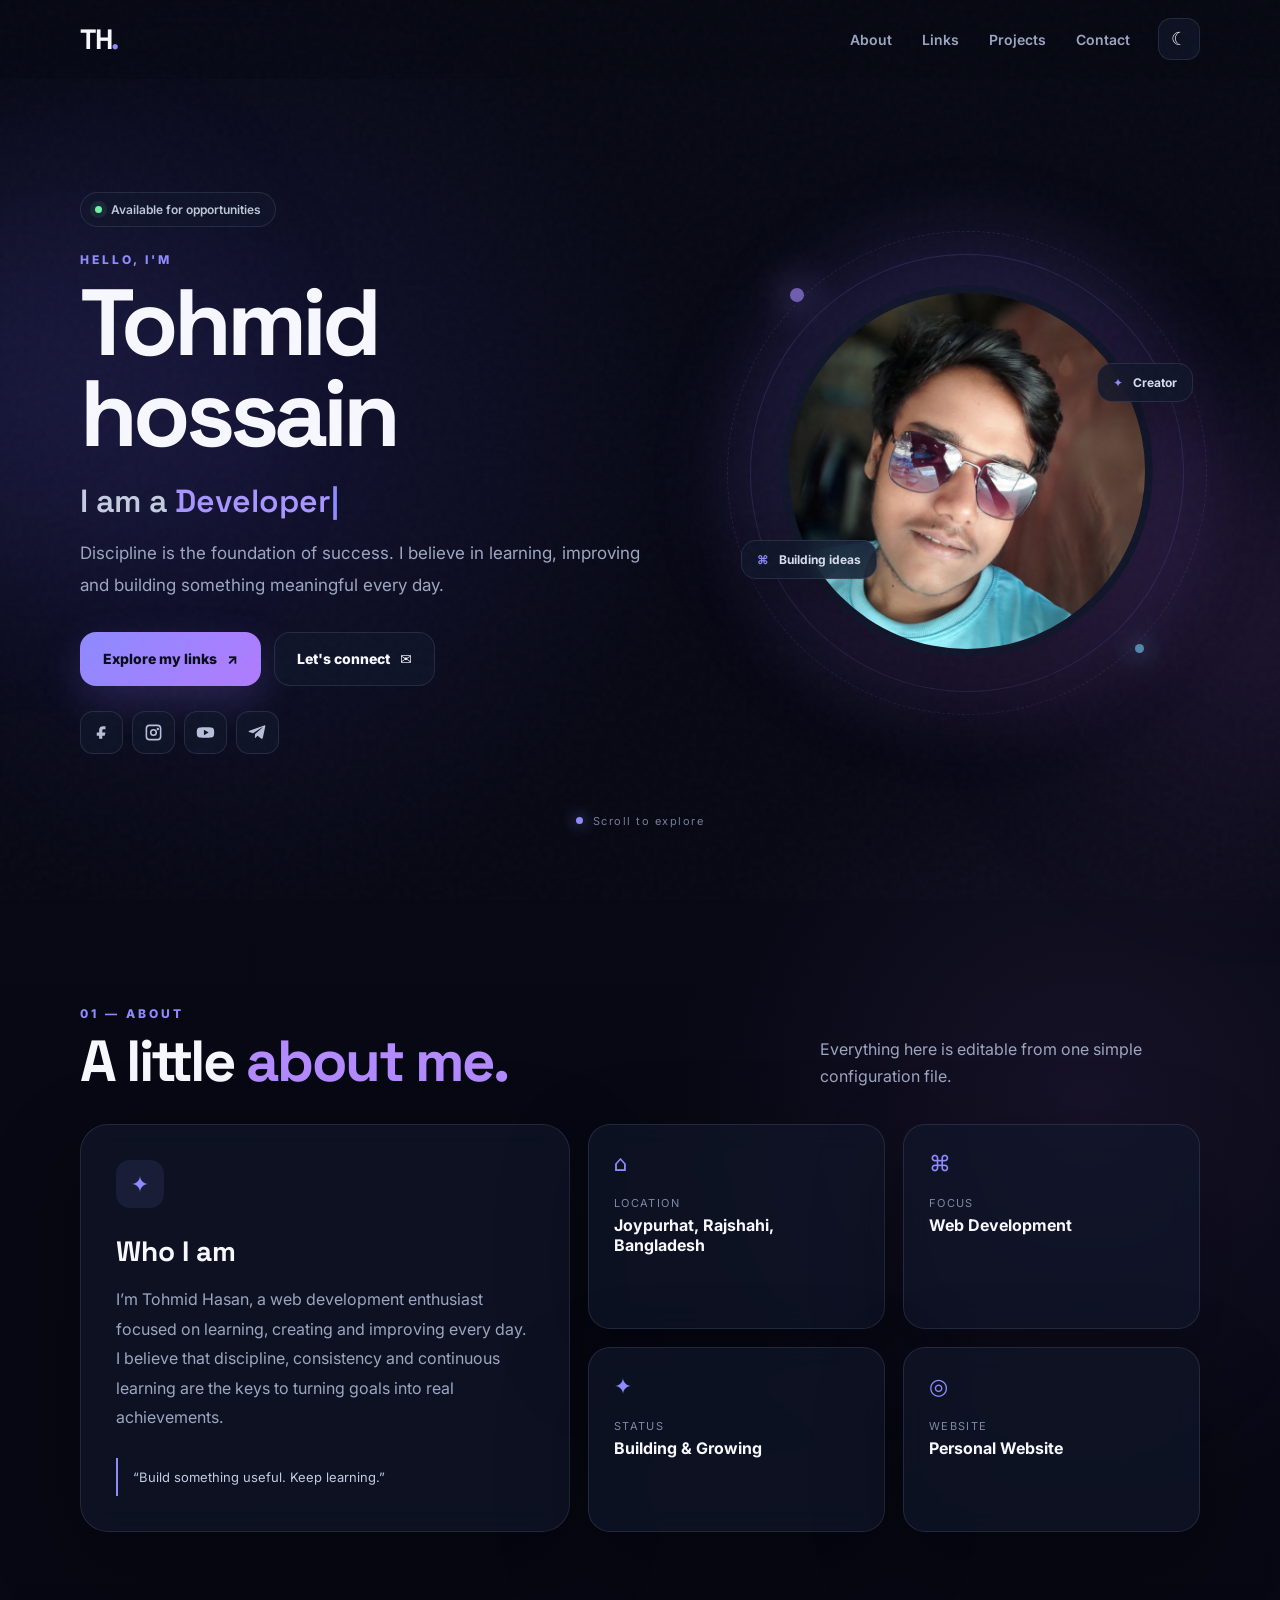
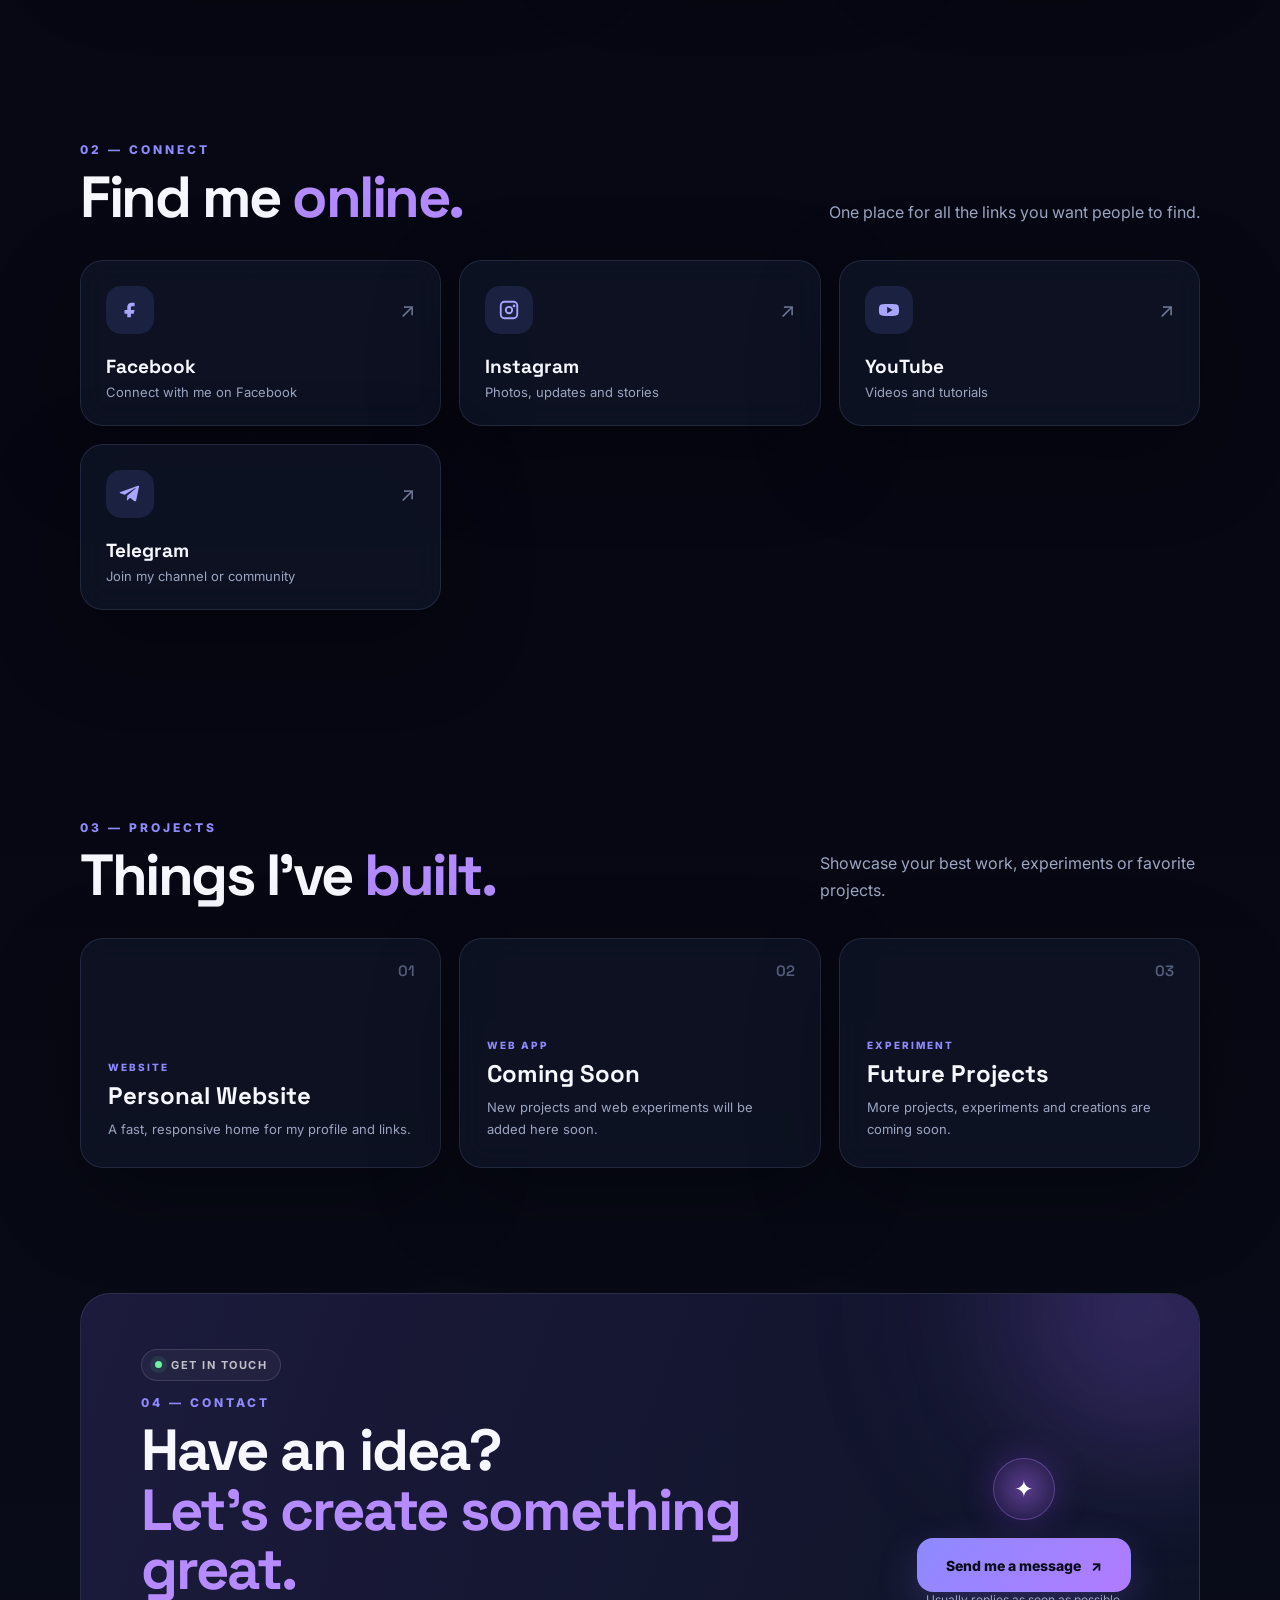
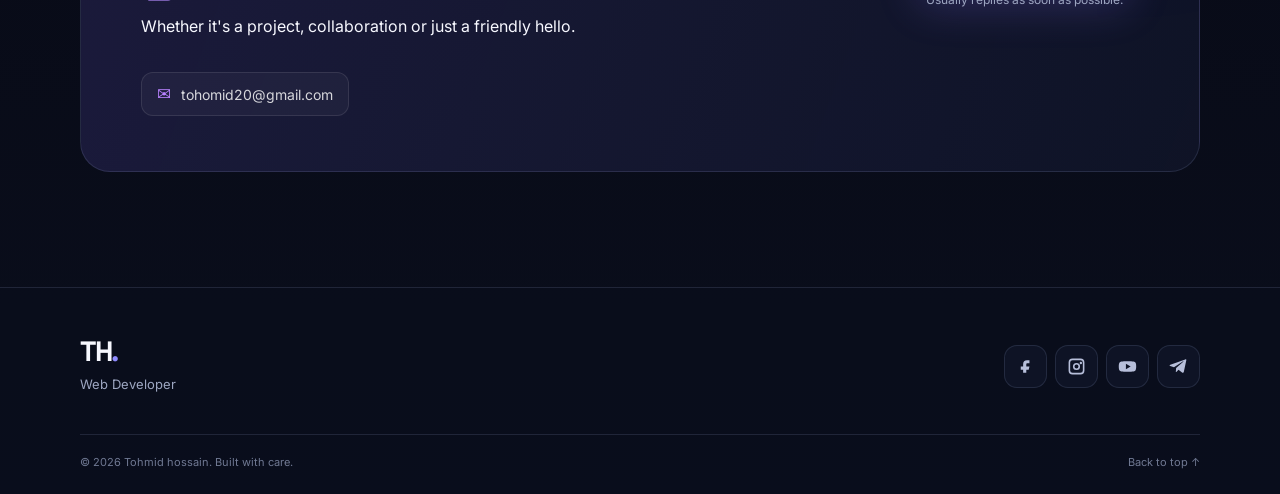
==== index.html @ 5b4116ea "Initial personal website" ====
<!doctype html>
<html lang="en">
<head>
  <meta charset="utf-8">
  <meta name="viewport" content="width=device-width, initial-scale=1">
  <meta name="theme-color" content="#070914">
  <meta name="description" content="Personal profile and links website">
  <title>Tohmid Hasan — Personal Website</title>
  <link rel="icon" type="image/svg+xml" href="assets/favicon.svg">
  <link rel="preconnect" href="https://fonts.googleapis.com">
  <link rel="preconnect" href="https://fonts.gstatic.com" crossorigin>
  <link href="https://fonts.googleapis.com/css2?family=Inter:wght@400;500;600;700;800&family=Space+Grotesk:wght@500;600;700&display=swap" rel="stylesheet">
  <link rel="stylesheet" href="style.css">
</head>
<body>
  <div class="noise"></div>
  <div class="aurora aurora-a"></div>
  <div class="aurora aurora-b"></div>

  <header class="header" id="header">
    <nav class="nav container">
      <a href="#home" class="logo" aria-label="Home">TH<span>.</span></a>

      <div class="desktop-nav">
        <a href="#about">About</a>
        <a href="#links">Links</a>
        <a href="#projects">Projects</a>
        <a href="#contact">Contact</a>
      </div>

      <div class="nav-tools">
        <button class="round-btn" id="themeBtn" aria-label="Toggle theme" title="Toggle theme">☾</button>
        <button class="round-btn menu-toggle" id="menuBtn" aria-label="Open menu" aria-expanded="false">
          <span></span><span></span><span></span>
        </button>
      </div>

      <div class="mobile-menu" id="mobileMenu">
        <a href="#about">About</a>
        <a href="#links">Links</a>
        <a href="#projects">Projects</a>
        <a href="#contact">Contact</a>
      </div>
    </nav>
  </header>

  <main>
    <section class="hero container" id="home">
      <div class="hero-grid">
        <div class="hero-copy reveal">
          <div class="status-pill"><span class="pulse-dot"></span> Available for opportunities</div>
          <p class="kicker">HELLO, I'M</p>
          <h1 id="name">Tohmid Hasan</h1>
          <h2>I am a <span class="typing" id="typing"></span><span class="cursor">|</span></h2>
          <p class="lead" id="bio">
            I build useful digital experiences, experiment with technology and share what I learn.
          </p>

          <div class="hero-actions">
            <a class="btn btn-primary" href="#links">Explore my links <span>↗</span></a>
            <a class="btn btn-ghost" href="#contact">Let's connect <span>✉</span></a>
          </div>

          <div class="social-row" id="heroSocials" aria-label="Social links"></div>
        </div>

        <div class="hero-visual reveal reveal-delay">
          <div class="orb orb-one"></div>
          <div class="orb orb-two"></div>
          <div class="photo-wrap">
            <div class="photo-glow"></div>
            <img id="profile" src="assets/profile.jpg" alt="Your profile photo"
                 onerror="this.style.display='none'; document.getElementById('fallback').style.display='grid';">
            <div id="fallback" class="fallback">TH</div>
            <div class="floating-card card-top"><span>✦</span> Creator</div>
            <div class="floating-card card-bottom"><span>⌘</span> Building ideas</div>
          </div>
        </div>
      </div>
      <div class="scroll-cue"><span></span> Scroll to explore</div>
    </section>

    <section class="section container" id="about">
      <div class="section-head reveal">
        <div>
          <p class="kicker">01 — ABOUT</p>
          <h2>A little <span>about me.</span></h2>
        </div>
        <p>Everything here is editable from one simple configuration file.</p>
      </div>

      <div class="about-grid">
        <article class="glass-card about-card reveal">
          <div class="mini-icon">✦</div>
          <h3>Who I am</h3>
          <p id="aboutText">
            I'm a curious person who enjoys learning, creating projects and turning ideas into simple digital experiences.
          </p>
          <div class="quote">“Build something useful. Keep learning.”</div>
        </article>

        <div class="facts-grid" id="facts"></div>
      </div>
    </section>

    <section class="section container" id="links">
      <div class="section-head reveal">
        <div>
          <p class="kicker">02 — CONNECT</p>
          <h2>Find me <span>online.</span></h2>
        </div>
        <p>One place for all the links you want people to find.</p>
      </div>
      <div class="link-grid" id="linksGrid"></div>
    </section>

    <section class="section container" id="projects">
      <div class="section-head reveal">
        <div>
          <p class="kicker">03 — PROJECTS</p>
          <h2>Things I've <span>built.</span></h2>
        </div>
        <p>Showcase your best work, experiments or favorite projects.</p>
      </div>
      <div class="project-grid" id="projectsGrid"></div>
    </section>

    <section class="cta container reveal" id="contact">
      <div class="cta-inner contact-premium">
        <div class="contact-copy">
          <div class="contact-badge"><span class="pulse-dot"></span> GET IN TOUCH</div>
          <p class="kicker">04 — CONTACT</p>
          <h2>Have an idea?<br><span>Let's create something great.</span></h2>
          <p id="contactText">Whether it's a project, collaboration or just a friendly hello — I'd love to hear from you.</p>
          <div class="contact-email"><span>✉</span><span id="contactEmail">tohomid20@gmail.com</span></div>
        </div>
        <div class="contact-action">
          <div class="contact-orb">✦</div>
          <a class="btn btn-primary big contact-btn" id="emailLink" href="mailto:tohomid20@gmail.com">Send me a message <span>↗</span></a>
          <p>Usually replies as soon as possible.</p>
        </div>
      </div>
    </section>
  </main>

  <footer class="footer">
    <div class="container footer-top">
      <div>
        <a href="#home" class="logo">TH<span>.</span></a>
        <p id="footerRole">Web Developer</p>
      </div>
      <div class="footer-socials" id="footerSocials"></div>
    </div>
    <div class="container footer-bottom">
      <span id="copyright"></span>
      <a href="#home">Back to top ↑</a>
    </div>
  </footer>

  <script src="script.js"></script>
</body>
</html>
---- style.css ----
*{box-sizing:border-box}
:root{
  --bg:#070914;--bg-soft:#0c1020;--surface:rgba(18,23,43,.66);--surface-solid:#12172a;
  --line:rgba(151,159,205,.16);--text:#f7f8ff;--muted:#9da6c1;
  --purple:#8f8bff;--violet:#bd78ff;--cyan:#73d9ff;
  --shadow:0 30px 90px rgba(0,0,0,.32);--radius:28px
}
html{scroll-behavior:smooth}
body{
  margin:0;color:var(--text);background:
  radial-gradient(circle at 18% 12%,rgba(100,86,255,.13),transparent 30rem),
  radial-gradient(circle at 85% 30%,rgba(189,120,255,.09),transparent 26rem),
  linear-gradient(180deg,var(--bg),#060712 65%,#0a0e1c);
  font-family:Inter,system-ui,sans-serif;overflow-x:hidden
}
body.light{
  --bg:#f4f6fb;--bg-soft:#edf0f7;--surface:rgba(255,255,255,.72);--surface-solid:#fff;
  --line:rgba(42,51,82,.14);--text:#13182a;--muted:#65708b;
  background:radial-gradient(circle at 18% 12%,rgba(115,108,255,.12),transparent 30rem),linear-gradient(180deg,#f7f8fc,#edf0f7)
}
a{text-decoration:none;color:inherit}.container{width:min(1120px,calc(100% - 40px));margin:auto}
.noise{position:fixed;inset:0;pointer-events:none;opacity:.025;z-index:100;background-image:url("data:image/svg+xml,%3Csvg viewBox='0 0 180 180' xmlns='http://www.w3.org/2000/svg'%3E%3Cfilter id='n'%3E%3CfeTurbulence type='fractalNoise' baseFrequency='.8' numOctaves='3' stitchTiles='stitch'/%3E%3C/filter%3E%3Crect width='100%25' height='100%25' filter='url(%23n)'/%3E%3C/svg%3E")}
.aurora{position:fixed;width:380px;height:380px;border-radius:50%;filter:blur(100px);opacity:.11;pointer-events:none}.aurora-a{background:#756eff;top:20%;left:-170px;animation:drift 14s ease-in-out infinite}.aurora-b{background:#c56fff;right:-170px;bottom:10%;animation:drift 18s ease-in-out infinite reverse}
@keyframes drift{50%{transform:translate(80px,-50px) scale(1.12)}}
.header{position:sticky;top:0;z-index:90;border-bottom:1px solid transparent;transition:.3s;background:rgba(7,9,20,.48);backdrop-filter:blur(18px)}
body.light .header{background:rgba(247,248,252,.7)}
.header.scrolled{border-color:var(--line)}
.nav{height:78px;display:flex;align-items:center;justify-content:space-between;position:relative}
.logo{font:700 28px "Space Grotesk",sans-serif;letter-spacing:-1.5px}.logo span{color:var(--purple)}
.desktop-nav{display:flex;gap:30px;margin-left:auto;margin-right:28px}.desktop-nav a,.mobile-menu a{font-size:14px;color:var(--muted);font-weight:600;transition:.2s}.desktop-nav a:hover,.mobile-menu a:hover{color:var(--text)}
.nav-tools{display:flex;gap:8px}.round-btn{border:1px solid var(--line);background:var(--surface);color:var(--text);width:42px;height:42px;border-radius:13px;cursor:pointer;font-size:18px;display:grid;place-items:center}
.menu-toggle{display:none;gap:4px}.menu-toggle span{width:17px;height:2px;background:currentColor;border-radius:5px;transition:.25s}
.mobile-menu{display:none;position:absolute;top:72px;left:0;right:0;padding:14px;background:rgba(12,16,32,.96);border:1px solid var(--line);border-radius:18px;box-shadow:var(--shadow)}
.mobile-menu a{display:block;padding:12px}
.hero{min-height:calc(100vh - 78px);display:grid;align-content:center;padding:90px 0 50px;position:relative}
.hero-grid{display:grid;grid-template-columns:1.12fr .88fr;align-items:center;gap:60px}
.status-pill{display:inline-flex;align-items:center;gap:9px;border:1px solid var(--line);background:rgba(18,23,43,.58);padding:9px 14px;border-radius:999px;color:#bfc7db;font-size:12px;font-weight:600;margin-bottom:25px}
.pulse-dot{width:7px;height:7px;background:#6ff2a4;border-radius:50%;box-shadow:0 0 0 5px rgba(111,242,164,.09);animation:pulse 1.7s infinite}
@keyframes pulse{50%{box-shadow:0 0 0 10px rgba(111,242,164,0)}}
.kicker{font-size:12px;letter-spacing:3px;color:var(--purple);font-weight:800;margin:0 0 11px}
.hero h1{font:700 clamp(50px,7.4vw,94px)/.96 "Space Grotesk",sans-serif;letter-spacing:-5px;margin:0}
.hero h2{font:600 clamp(21px,3vw,32px) "Space Grotesk",sans-serif;color:#c6cce0;margin:22px 0 16px}.hero h2 .typing{color:#a895ff}.cursor{color:var(--purple);animation:blink .8s infinite}@keyframes blink{50%{opacity:0}}
.lead{max-width:640px;color:var(--muted);font-size:17px;line-height:1.9;margin:0}.hero-actions{display:flex;gap:13px;flex-wrap:wrap;margin-top:30px}
.btn{min-height:54px;padding:0 22px;border-radius:16px;display:inline-flex;align-items:center;justify-content:center;gap:10px;font-size:14px;font-weight:800;transition:.25s;border:1px solid transparent}
.btn:hover{transform:translateY(-3px)}.btn-primary{background:linear-gradient(135deg,#8d8aff,#b17bff);color:#090b18;box-shadow:0 15px 40px rgba(135,116,255,.22)}.btn-ghost{border-color:var(--line);background:var(--surface);color:var(--text)}.btn.big{padding:0 28px;min-width:210px}
.social-row{display:flex;gap:9px;margin-top:25px}.social{width:43px;height:43px;border:1px solid var(--line);border-radius:13px;display:grid;place-items:center;background:var(--surface);color:#b7bfda;transition:.25s}.social:hover{color:white;transform:translateY(-3px);border-color:rgba(143,139,255,.55);box-shadow:0 8px 30px rgba(115,108,255,.14)}.social svg{width:19px;height:19px;fill:currentColor}
.hero-visual{min-height:530px;display:grid;place-items:center;position:relative}.photo-wrap{width:min(390px,78vw);aspect-ratio:1;border-radius:50%;padding:9px;position:relative}
.photo-wrap:before{content:"";position:absolute;inset:-22px;border:1px solid rgba(143,139,255,.16);border-radius:50%;animation:spin 18s linear infinite}.photo-wrap:after{content:"";position:absolute;inset:-45px;border:1px dashed rgba(189,120,255,.14);border-radius:50%;animation:spin 27s linear infinite reverse}
@keyframes spin{to{transform:rotate(360deg)}}
.photo-glow{position:absolute;inset:-35px;border-radius:50%;background:linear-gradient(135deg,#726dff,#d075ff);filter:blur(45px);opacity:.2;animation:glow 4s ease-in-out infinite alternate}@keyframes glow{to{transform:scale(1.06);opacity:.3}}
.photo-wrap img,.fallback{position:relative;width:100%;height:100%;border-radius:50%;object-fit:cover;border:8px solid #11162a;box-shadow:0 30px 90px rgba(0,0,0,.42);background:linear-gradient(135deg,#23294a,#11162b);z-index:2}.fallback{display:none;place-items:center;font:700 80px "Space Grotesk";color:#aaa6ff}
.orb{position:absolute;border-radius:50%;filter:blur(.2px);opacity:.65}.orb-one{width:14px;height:14px;background:#a88cff;top:15%;left:12%;box-shadow:0 0 35px 8px rgba(168,140,255,.45);animation:float 5s ease-in-out infinite}.orb-two{width:9px;height:9px;background:#72dcff;bottom:16%;right:12%;box-shadow:0 0 25px 5px rgba(114,220,255,.4);animation:float 6s ease-in-out infinite reverse}@keyframes float{50%{transform:translateY(-18px)}}
.floating-card{position:absolute;z-index:4;padding:11px 15px;border:1px solid var(--line);background:rgba(17,22,42,.82);backdrop-filter:blur(14px);border-radius:15px;box-shadow:0 18px 45px rgba(0,0,0,.25);font-size:12px;font-weight:700;color:#d7dced;animation:floatCard 5s ease-in-out infinite}.floating-card span{color:var(--purple);margin-right:7px}.card-top{right:-8%;top:22%}.card-bottom{left:-8%;bottom:23%;animation-delay:1.2s}@keyframes floatCard{50%{transform:translateY(-9px) rotate(1deg)}}
.scroll-cue{display:flex;align-items:center;gap:10px;justify-content:center;color:#747e9b;font-size:11px;letter-spacing:1.5px;margin-top:60px}.scroll-cue span{width:7px;height:7px;border-radius:50%;background:var(--purple);box-shadow:0 0 16px var(--purple);animation:pulse 1.6s infinite}
.section{padding:105px 0}.section-head{display:flex;justify-content:space-between;align-items:end;gap:30px;margin-bottom:34px}.section-head h2{font:700 clamp(36px,5vw,58px)/1 "Space Grotesk";letter-spacing:-2.5px;margin:0}.section-head h2 span{color:#b38aff}.section-head>p{max-width:380px;color:var(--muted);margin:0;line-height:1.7}
.about-grid{display:grid;grid-template-columns:1fr 1.25fr;gap:18px}.glass-card,.fact,.link-card,.project-card{border:1px solid var(--line);background:var(--surface);backdrop-filter:blur(15px);box-shadow:var(--shadow)}
.about-card{border-radius:var(--radius);padding:35px;min-height:350px}.mini-icon{width:48px;height:48px;border-radius:14px;background:rgba(143,139,255,.1);display:grid;place-items:center;color:var(--purple);font-size:22px;margin-bottom:25px}.about-card h3{font:700 28px "Space Grotesk";margin:0 0 12px}.about-card p{color:var(--muted);line-height:1.85}.quote{border-left:2px solid var(--purple);padding:11px 0 11px 15px;color:#c5cbe0;font-size:13px;margin-top:25px}
.facts-grid{display:grid;grid-template-columns:repeat(2,1fr);gap:18px}.fact{border-radius:22px;padding:25px;transition:.25s}.fact:hover{transform:translateY(-4px);border-color:rgba(143,139,255,.4)}.fact-icon{font-size:22px;color:var(--purple);margin-bottom:20px}.fact small{display:block;color:#7f89a5;font-size:11px;text-transform:uppercase;letter-spacing:1.4px;margin-bottom:5px}.fact strong{font-size:16px}
.link-grid{display:grid;grid-template-columns:repeat(3,1fr);gap:18px}.link-card{border-radius:23px;padding:25px;position:relative;overflow:hidden;transition:.3s}.link-card:before{content:"";position:absolute;width:100px;height:100px;border-radius:50%;background:var(--purple);filter:blur(55px);opacity:0;right:-30px;top:-30px;transition:.3s}.link-card:hover{transform:translateY(-5px);border-color:rgba(143,139,255,.4)}.link-card:hover:before{opacity:.16}.link-top{display:flex;align-items:center;justify-content:space-between}.link-icon{width:48px;height:48px;border-radius:15px;background:#1b2140;display:grid;place-items:center;color:#a9a5ff}.link-icon svg{width:22px;height:22px;fill:currentColor}.link-arrow{font-size:20px;color:#707a97}.link-card h3{margin:20px 0 5px;font:700 19px "Space Grotesk"}.link-card p{color:var(--muted);font-size:13px;margin:0}
.project-grid{display:grid;grid-template-columns:repeat(3,1fr);gap:18px}.project-card{min-height:230px;border-radius:23px;padding:27px;display:flex;flex-direction:column;justify-content:flex-end;position:relative;overflow:hidden;transition:.3s}.project-card:hover{transform:translateY(-5px)}.project-number{position:absolute;top:22px;right:25px;color:#555e7b;font:600 15px "Space Grotesk"}.project-tag{font-size:10px;letter-spacing:2px;color:var(--purple);font-weight:800;text-transform:uppercase}.project-card h3{font:700 24px "Space Grotesk";margin:7px 0}.project-card p{font-size:13px;color:var(--muted);line-height:1.7;margin:0}
.cta{padding:20px 0 115px}.cta-inner{border:1px solid var(--line);border-radius:30px;padding:55px 60px;background:linear-gradient(110deg,rgba(31,30,67,.85),rgba(17,22,42,.78));display:flex;justify-content:space-between;align-items:center;gap:30px;overflow:hidden;position:relative}.cta-inner:after{content:"";position:absolute;width:280px;height:280px;border-radius:50%;background:#8d7dff;filter:blur(110px);opacity:.14;right:-70px;top:-130px}.cta h2{font:700 clamp(36px,5vw,58px)/1.03 "Space Grotesk";letter-spacing:-2px;margin:0 0 14px}.cta h2 span{color:#b68bff}.cta p:last-child{color:var(--muted);margin:0}.footer{border-top:1px solid var(--line);padding:45px 0 25px;background:rgba(10,14,28,.55)}.footer-top{display:flex;justify-content:space-between;align-items:center}.footer-top p{color:var(--muted);font-size:13px;margin:7px 0}.footer-socials{display:flex;gap:8px}.footer-bottom{border-top:1px solid var(--line);margin-top:35px;padding-top:20px;display:flex;justify-content:space-between;color:#707993;font-size:11px}.footer-bottom a:hover{color:var(--text)}
.reveal{opacity:0;transform:translateY(24px);transition:opacity .75s ease,transform .75s ease}.reveal.show{opacity:1;transform:none}.reveal-delay{transition-delay:.15s}
@media(max-width:900px){.hero-grid{grid-template-columns:1fr;text-align:center}.hero-copy{display:flex;flex-direction:column;align-items:center}.lead{max-width:650px}.hero-visual{min-height:460px}.desktop-nav{display:none}.menu-toggle{display:grid}.mobile-menu.open{display:block}.about-grid{grid-template-columns:1fr}.link-grid,.project-grid{grid-template-columns:repeat(2,1fr)}.section-head{align-items:start;flex-direction:column}.section-head>p{max-width:600px}}
@media(max-width:600px){.container{width:calc(100% - 28px)}.hero{padding-top:65px}.hero h1{letter-spacing:-3px}.hero-visual{min-height:380px}.photo-wrap{width:280px}.card-top{right:-4%}.card-bottom{left:-4%}.floating-card{font-size:10px;padding:9px 11px}.section{padding:75px 0}.facts-grid,.link-grid,.project-grid{grid-template-columns:1fr}.about-card{min-height:auto;padding:27px}.cta-inner{padding:35px 25px;flex-direction:column;align-items:flex-start}.btn.big{width:100%}.footer-top,.footer-bottom{flex-direction:column;align-items:flex-start;gap:18px}.hero-actions{width:100%}.hero-actions .btn{flex:1}.social-row{margin-top:20px}}

/* Premium Contact Section */
.contact-premium{
  position:relative;
  overflow:hidden;
  gap:40px;
}

.contact-premium::before{
  content:"";
  position:absolute;
  width:280px;
  height:280px;
  right:-100px;
  top:-120px;
  border-radius:50%;
  background:rgba(155,92,255,.16);
  filter:blur(60px);
  pointer-events:none;
}

.contact-copy,
.contact-action{
  position:relative;
  z-index:1;
}

.contact-badge{
  display:inline-flex;
  align-items:center;
  gap:9px;
  padding:8px 13px;
  margin-bottom:14px;
  border:1px solid rgba(255,255,255,.12);
  border-radius:999px;
  background:rgba(255,255,255,.045);
  color:rgba(255,255,255,.72);
  font-size:11px;
  font-weight:700;
  letter-spacing:.14em;
}

.contact-email{
  display:inline-flex;
  align-items:center;
  gap:10px;
  margin-top:20px;
  padding:11px 15px;
  border:1px solid rgba(255,255,255,.1);
  border-radius:12px;
  background:rgba(255,255,255,.035);
  color:rgba(255,255,255,.82);
  font-size:14px;
}

.contact-email span:first-child{
  color:#b982ff;
  font-size:17px;
}

.contact-action{
  min-width:230px;
  display:flex;
  flex-direction:column;
  align-items:center;
  justify-content:center;
}

.contact-orb{
  width:62px;
  height:62px;
  display:grid;
  place-items:center;
  margin-bottom:18px;
  border-radius:50%;
  color:#fff;
  font-size:23px;
  background:radial-gradient(circle,rgba(173,108,255,.45),rgba(94,40,160,.12));
  border:1px solid rgba(184,128,255,.35);
  box-shadow:0 0 35px rgba(156,79,255,.28);
  animation:contactFloat 3s ease-in-out infinite;
}

.contact-btn{
  min-width:210px;
  justify-content:center;
}

.contact-action p{
  margin:12px 0 0;
  font-size:12px;
  color:rgba(255,255,255,.45);
  text-align:center;
}

@keyframes contactFloat{
  0%,100%{transform:translateY(0)}
  50%{transform:translateY(-7px)}
}

@media (max-width:700px){
  .contact-premium{
    gap:28px;
  }

  .contact-action{
    width:100%;
    min-width:0;
  }

  .contact-btn{
    width:100%;
    min-width:0;
  }

  .contact-email{
    max-width:100%;
    overflow:hidden;
    text-overflow:ellipsis;
    white-space:nowrap;
  }
}


/* Mobile performance optimization */
@media (max-width:700px){
  html{
    scroll-behavior:auto;
  }

  .aurora-a,
  .aurora-b{
    animation:none;
  }

  .photo-wrap:before,
  .photo-wrap:after{
    animation:none;
  }

  .photo-glow{
    animation:none;
  }

  .floating-card,
  .orb-one,
  .orb-two{
    animation:none;
  }

  .floating-card,
  .glass-card,
  .fact,
  .link-card,
  .project-card{
    backdrop-filter:none;
    -webkit-backdrop-filter:none;
  }

  .header{
    backdrop-filter:blur(8px);
    -webkit-backdrop-filter:blur(8px);
  }

  .reveal{
    transition:opacity .35s ease;
    transform:none;
  }
}

@media (prefers-reduced-motion: reduce){
  *,
  *::before,
  *::after{
    animation-duration:.01ms !important;
    animation-iteration-count:1 !important;
    scroll-behavior:auto !important;
    transition-duration:.01ms !important;
  }
}
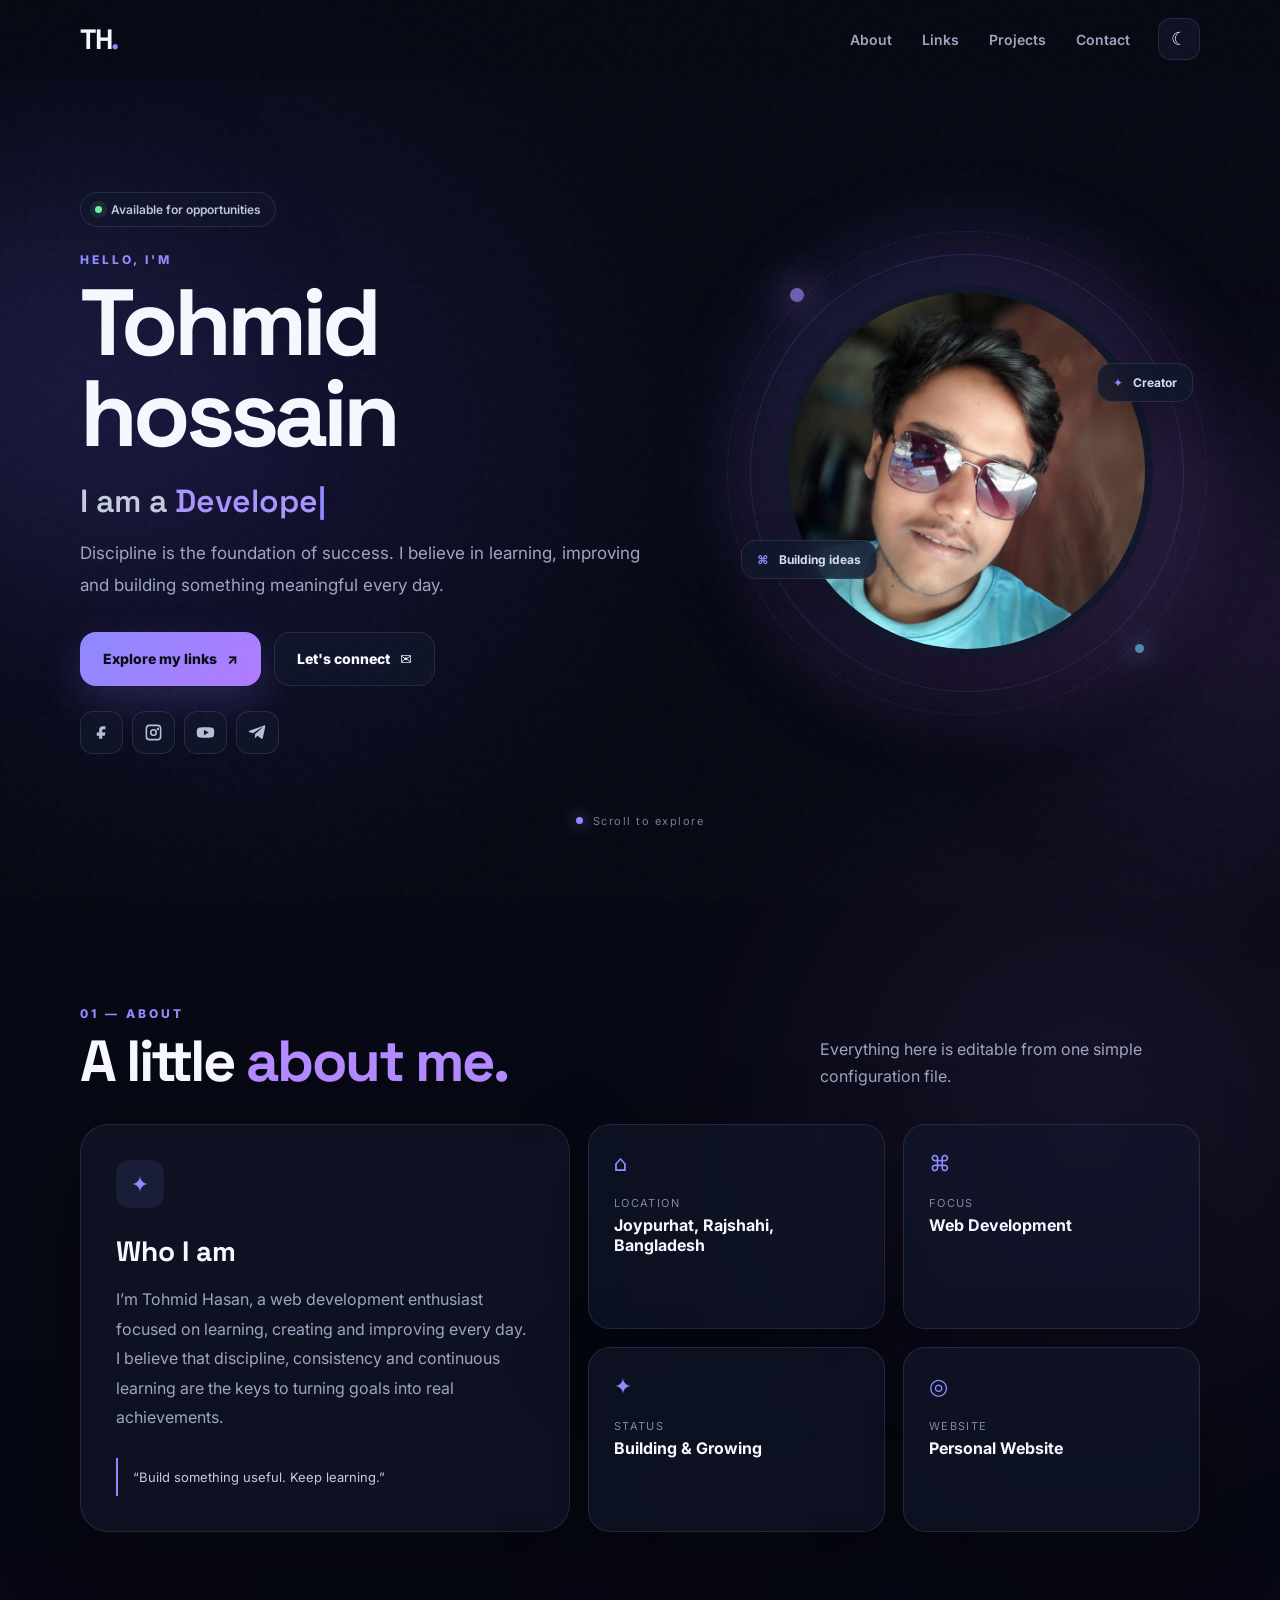
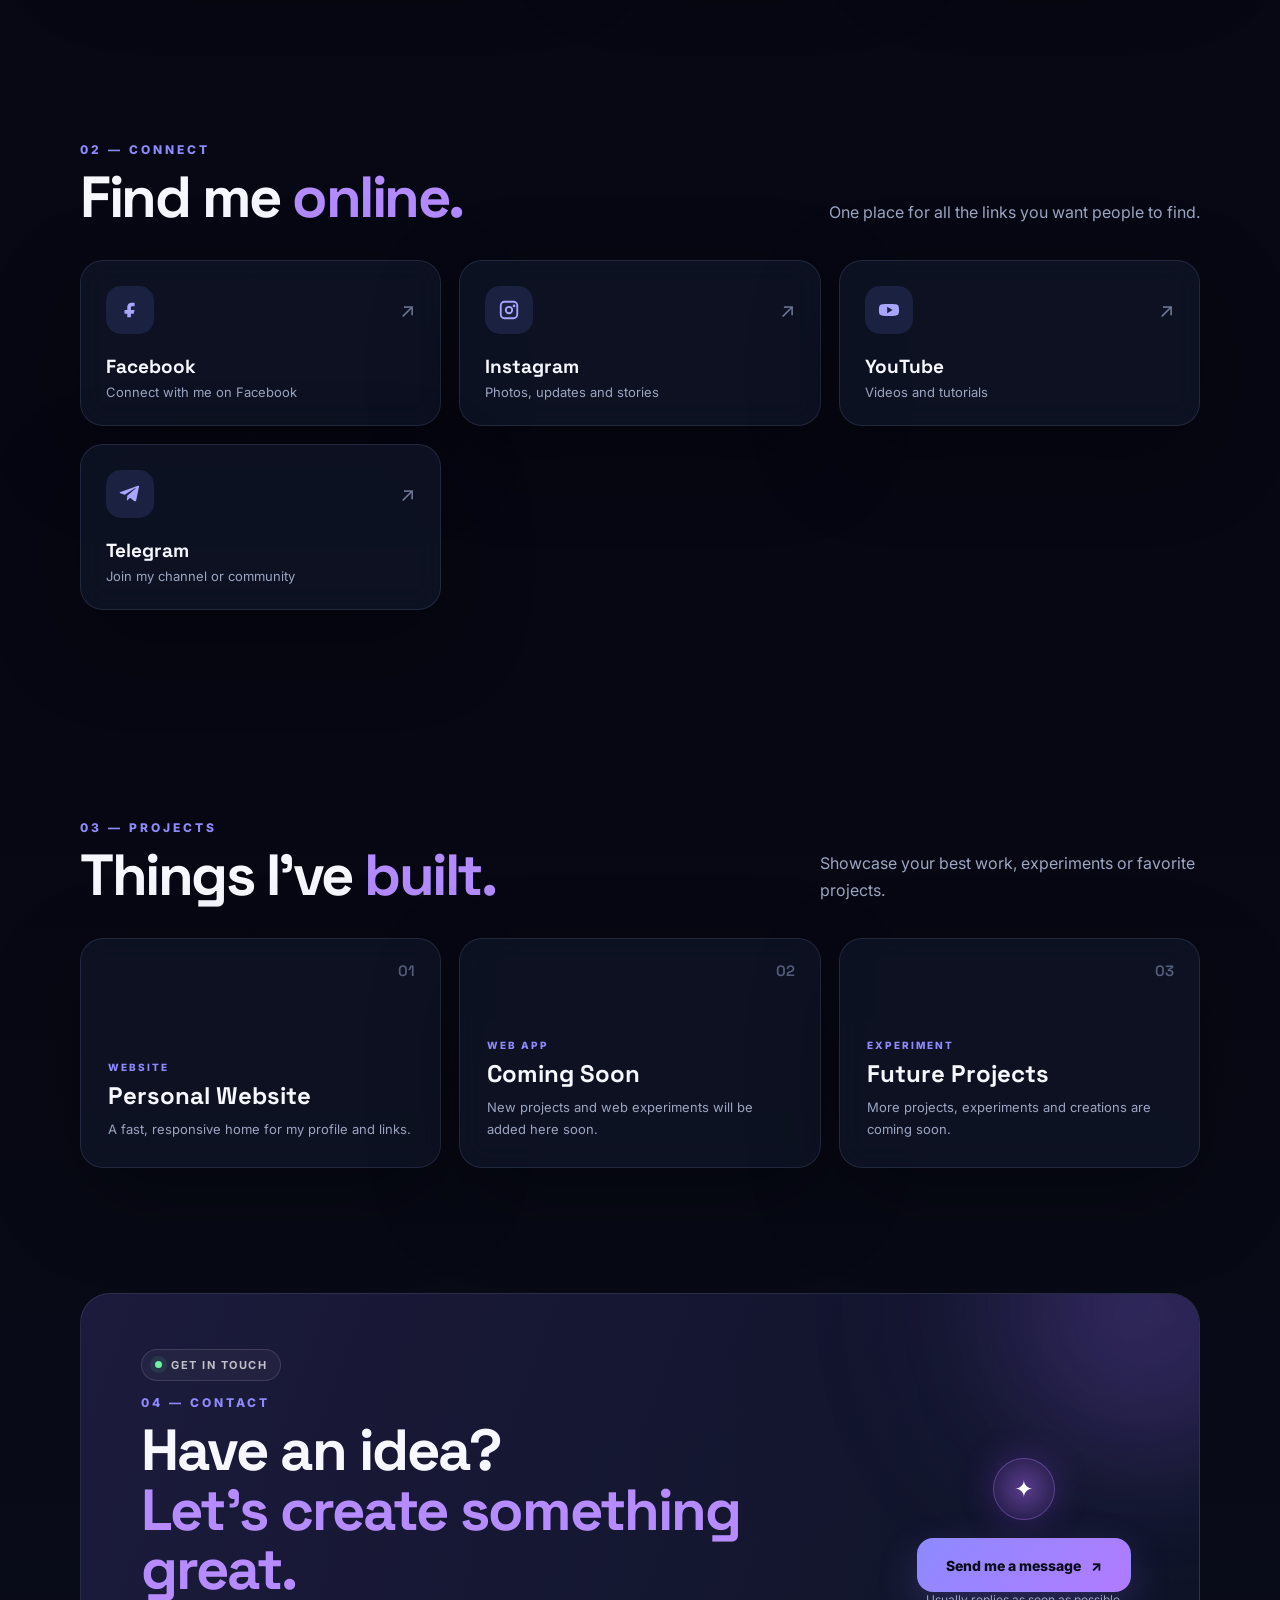
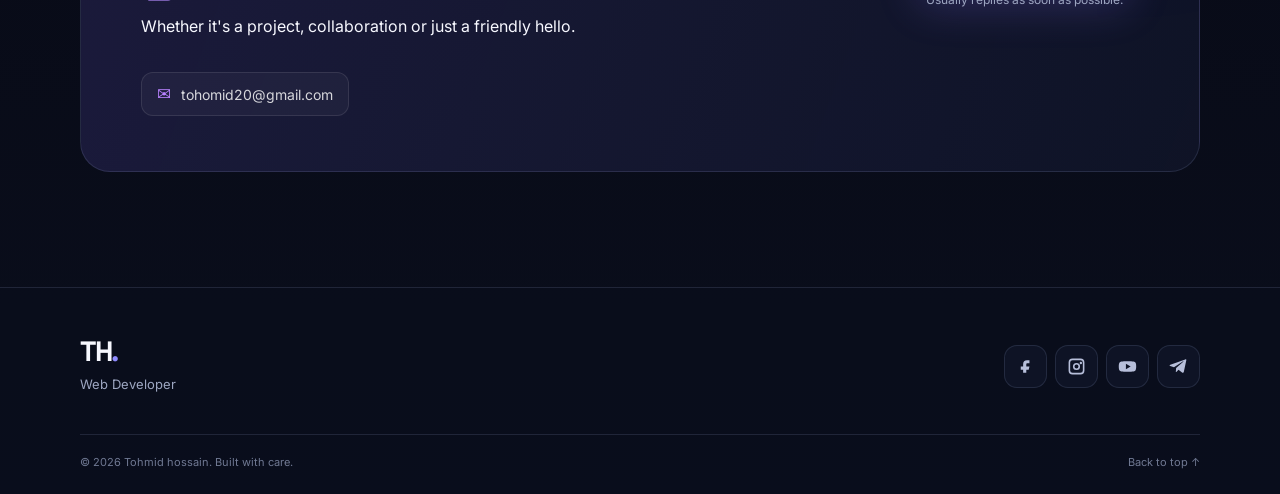
==== commit c74b21b3: "Add PWA support" ====
--- a/index.html
+++ b/index.html
@@ -11,6 +11,7 @@
   <link rel="preconnect" href="https://fonts.gstatic.com" crossorigin>
   <link href="https://fonts.googleapis.com/css2?family=Inter:wght@400;500;600;700;800&family=Space+Grotesk:wght@500;600;700&display=swap" rel="stylesheet">
   <link rel="stylesheet" href="style.css">
+  <link rel="manifest" href="manifest.json">
 </head>
 <body>
   <div class="noise"></div>
@@ -158,5 +159,6 @@
   </footer>
 
   <script src="script.js"></script>
+  <script>if ("serviceWorker" in navigator) { window.addEventListener("load", () => navigator.serviceWorker.register("./service-worker.js")); }</script>
 </body>
 </html>
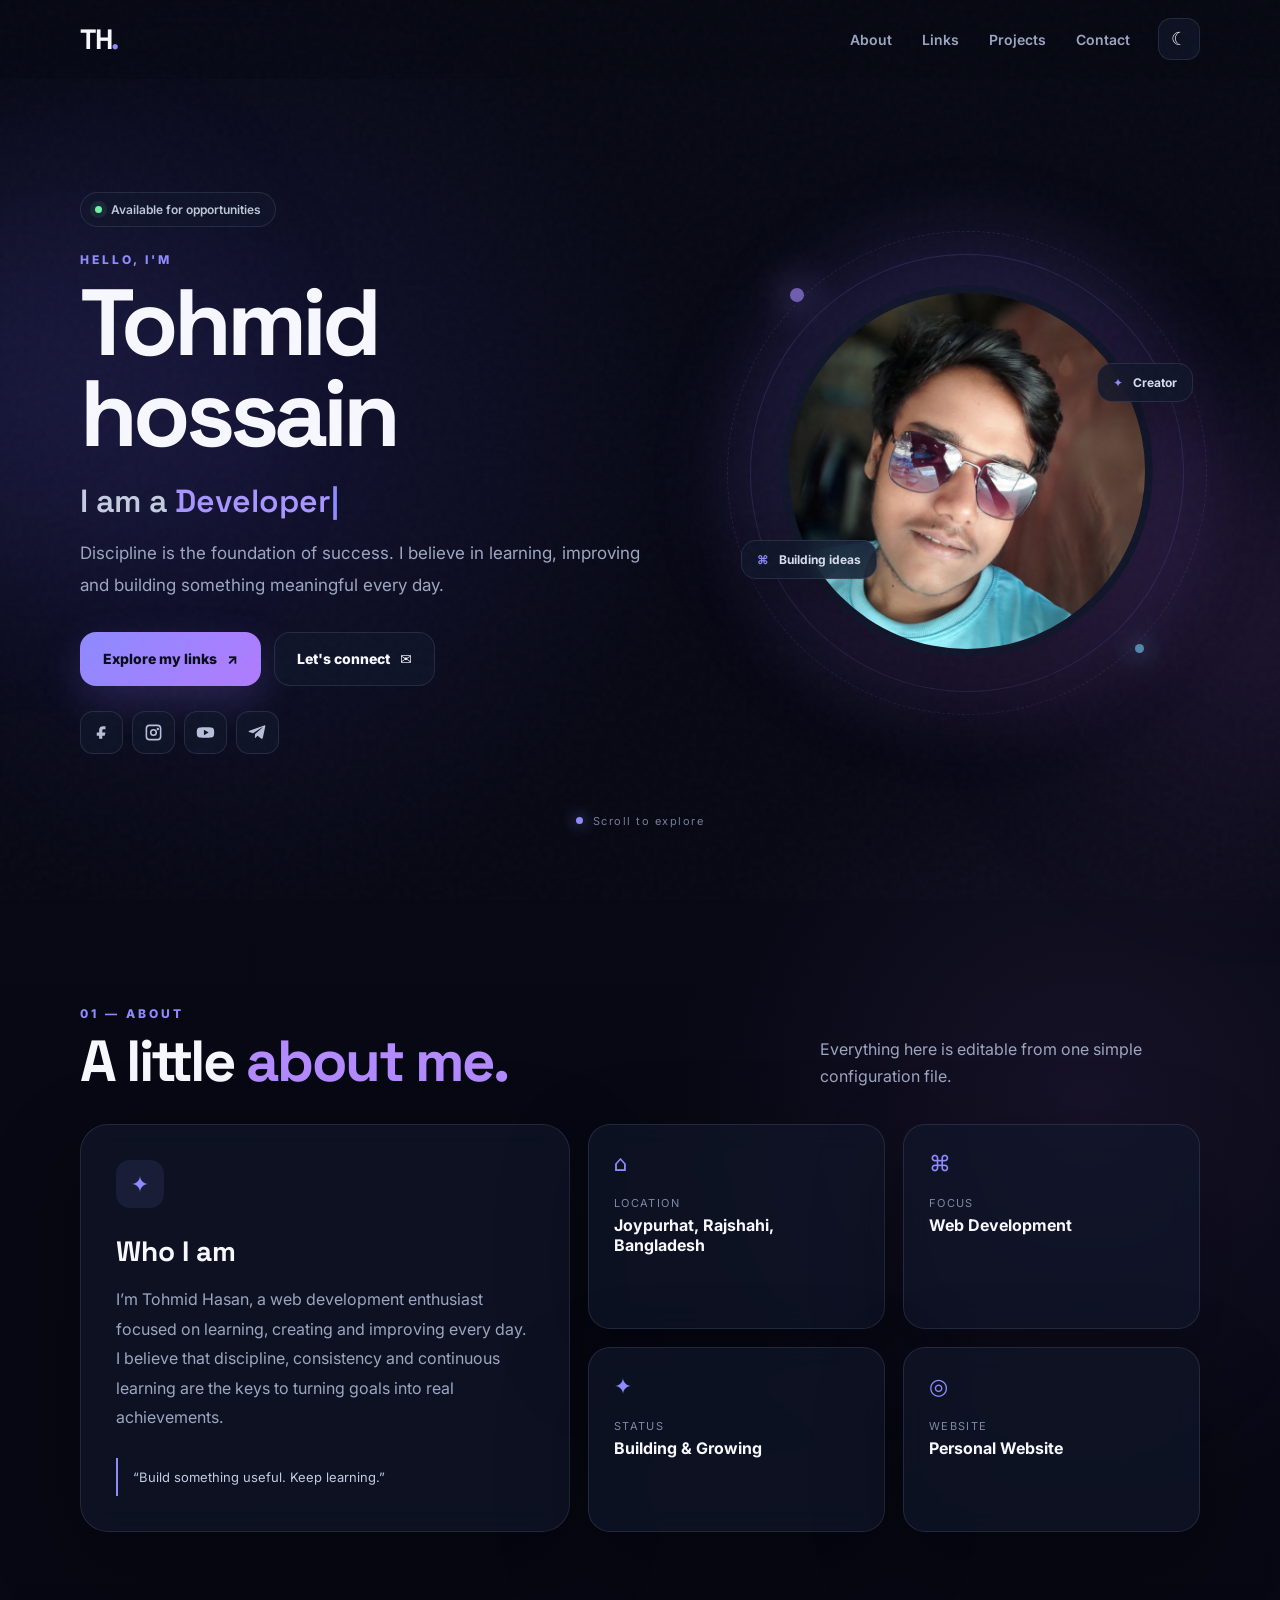
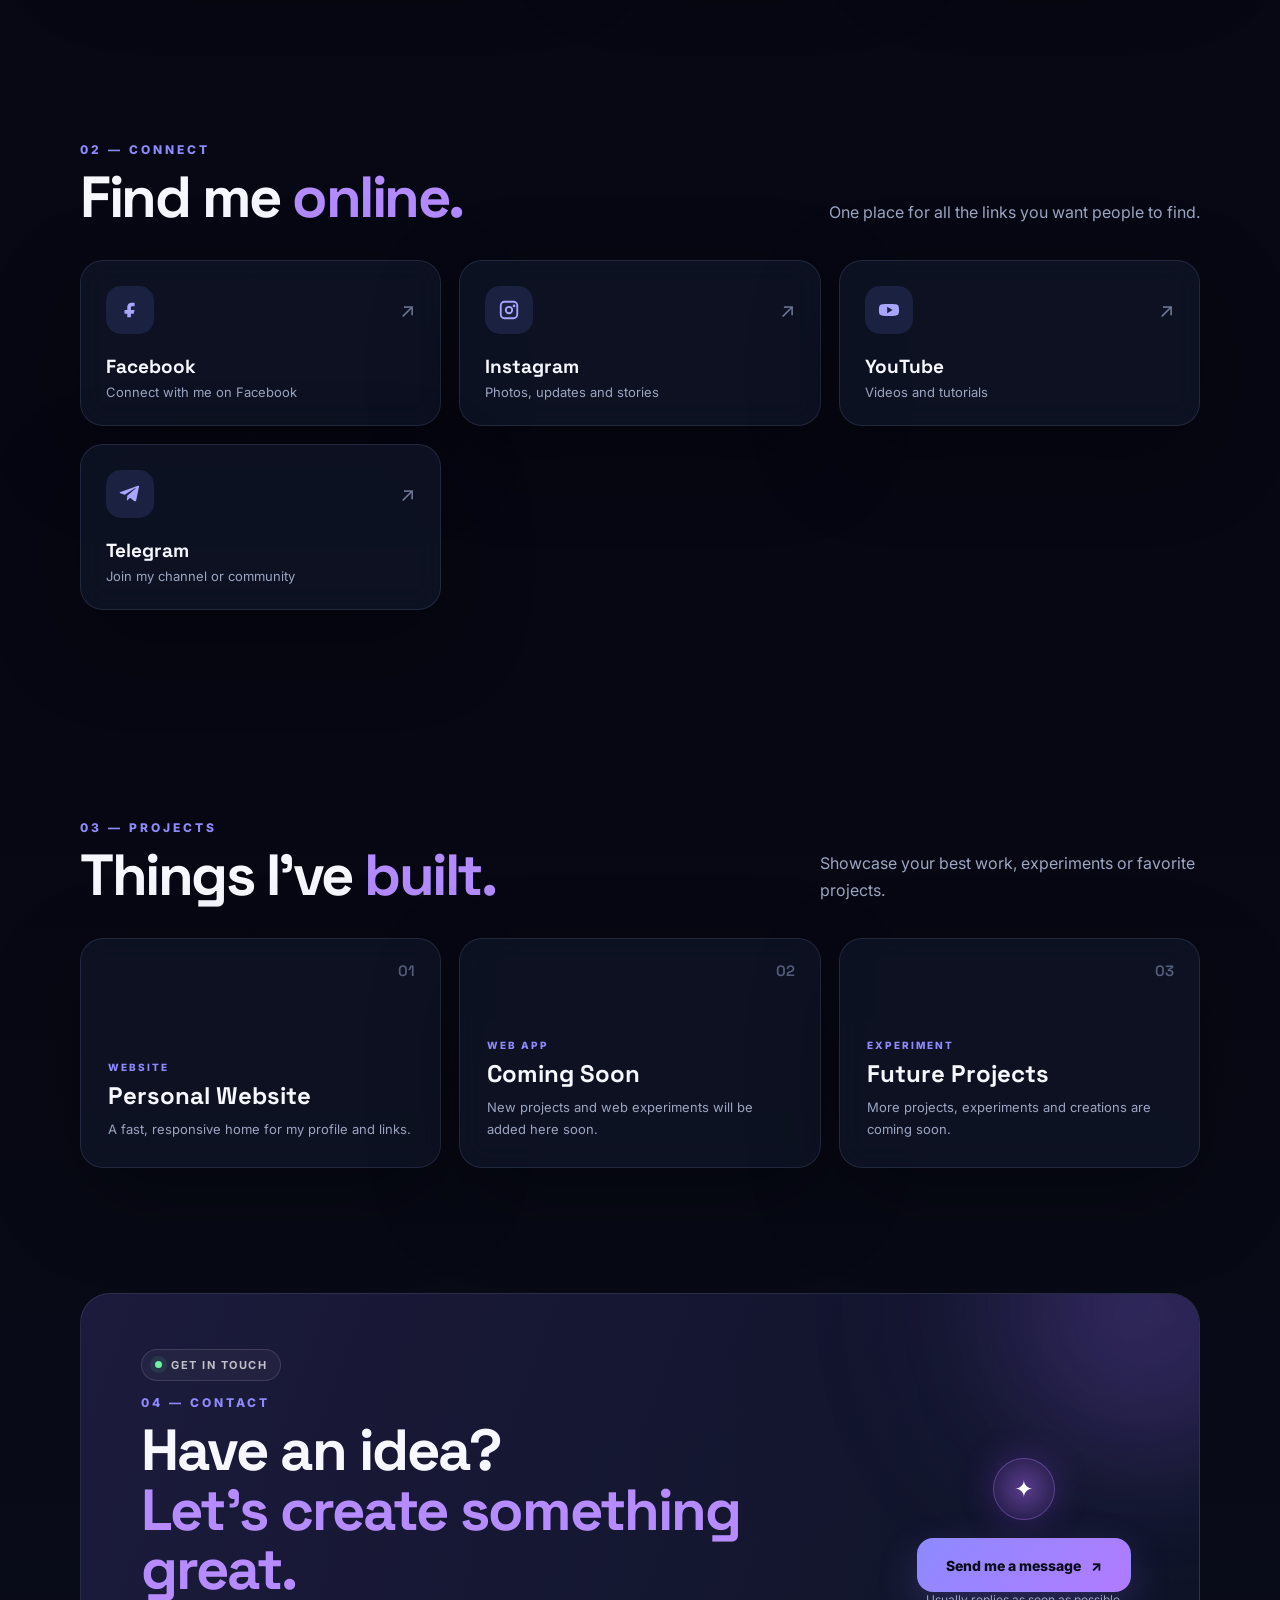
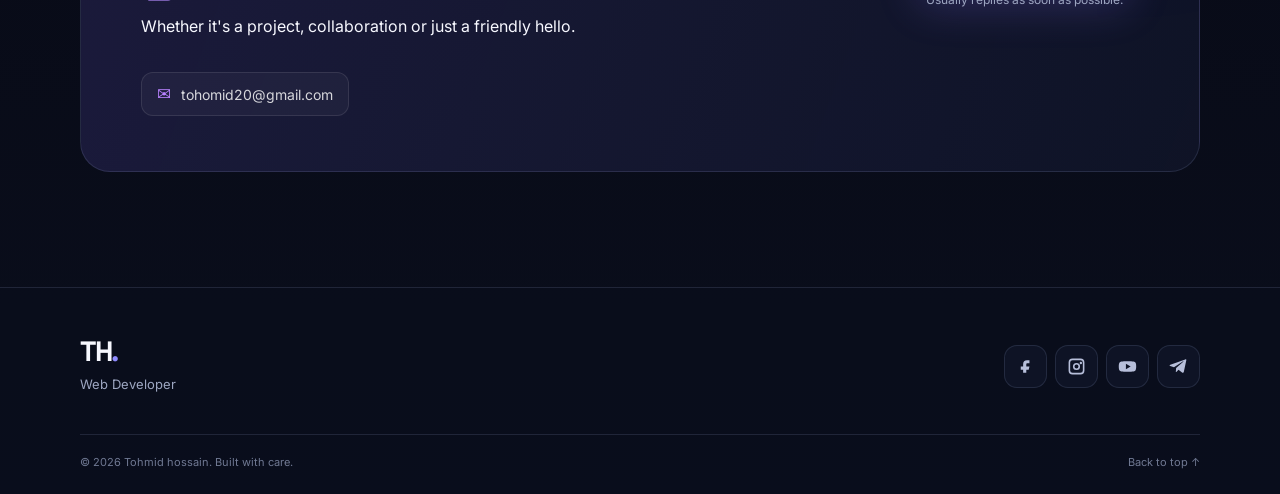
==== commit 0d92df34: "Improve SEO and social metadata" ====
--- a/index.html
+++ b/index.html
@@ -4,7 +4,16 @@
   <meta charset="utf-8">
   <meta name="viewport" content="width=device-width, initial-scale=1">
   <meta name="theme-color" content="#070914">
-  <meta name="description" content="Personal profile and links website">
+  <meta name="description" content="Tohmid Hasan — Web Developer, creator and learner. Explore my profile, projects and social links.">
+  <meta property="og:title" content="Tohmid Hasan — Personal Website">
+  <meta property="og:description" content="Explore Tohmid Hasan's profile, projects and social links.">
+  <meta property="og:type" content="website">
+  <meta property="og:url" content="https://tohmid20.github.io/personal-website/">
+  <meta property="og:image" content="https://tohmid20.github.io/personal-website/assets/profile.jpg">
+  <meta name="twitter:card" content="summary_large_image">
+  <meta name="twitter:title" content="Tohmid Hasan — Personal Website">
+  <meta name="twitter:description" content="Explore Tohmid Hasan's profile, projects and social links.">
+  <meta name="twitter:image" content="https://tohmid20.github.io/personal-website/assets/profile.jpg">
   <title>Tohmid Hasan — Personal Website</title>
   <link rel="icon" type="image/svg+xml" href="assets/favicon.svg">
   <link rel="preconnect" href="https://fonts.googleapis.com">
